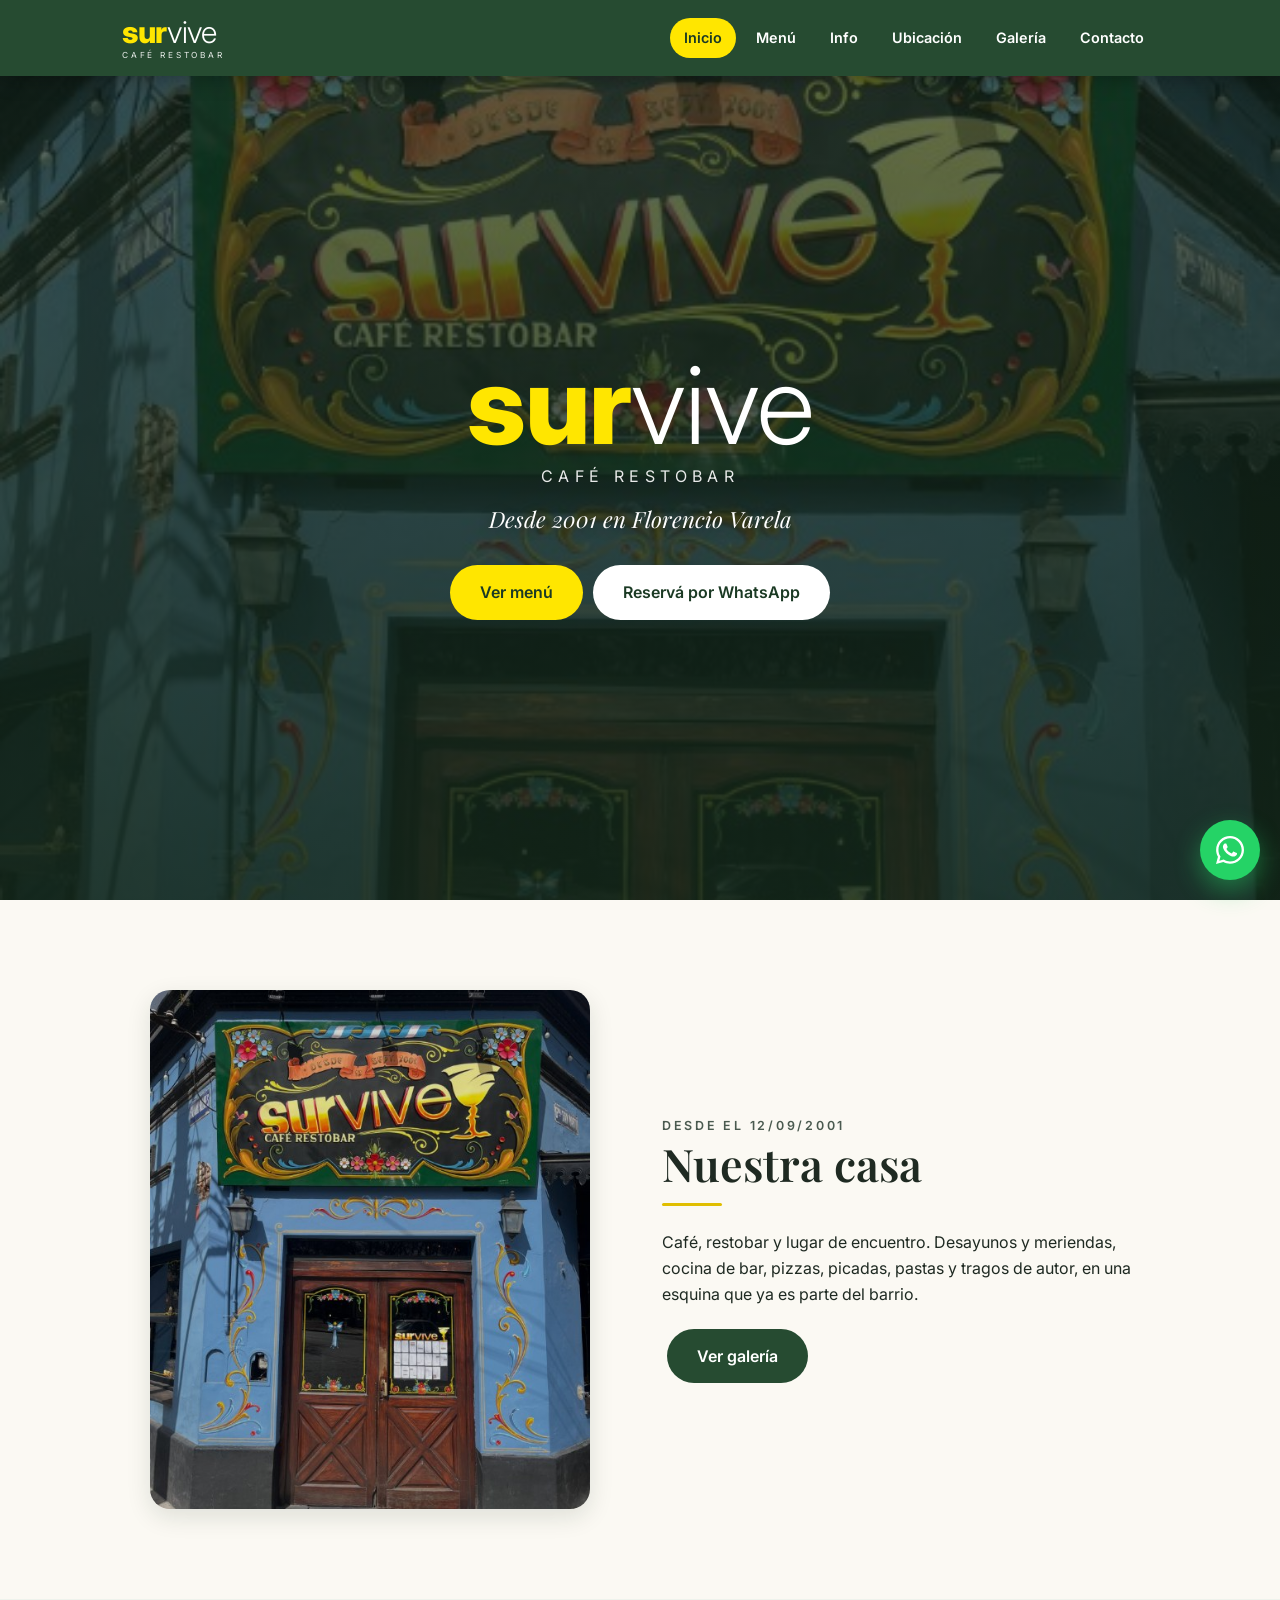
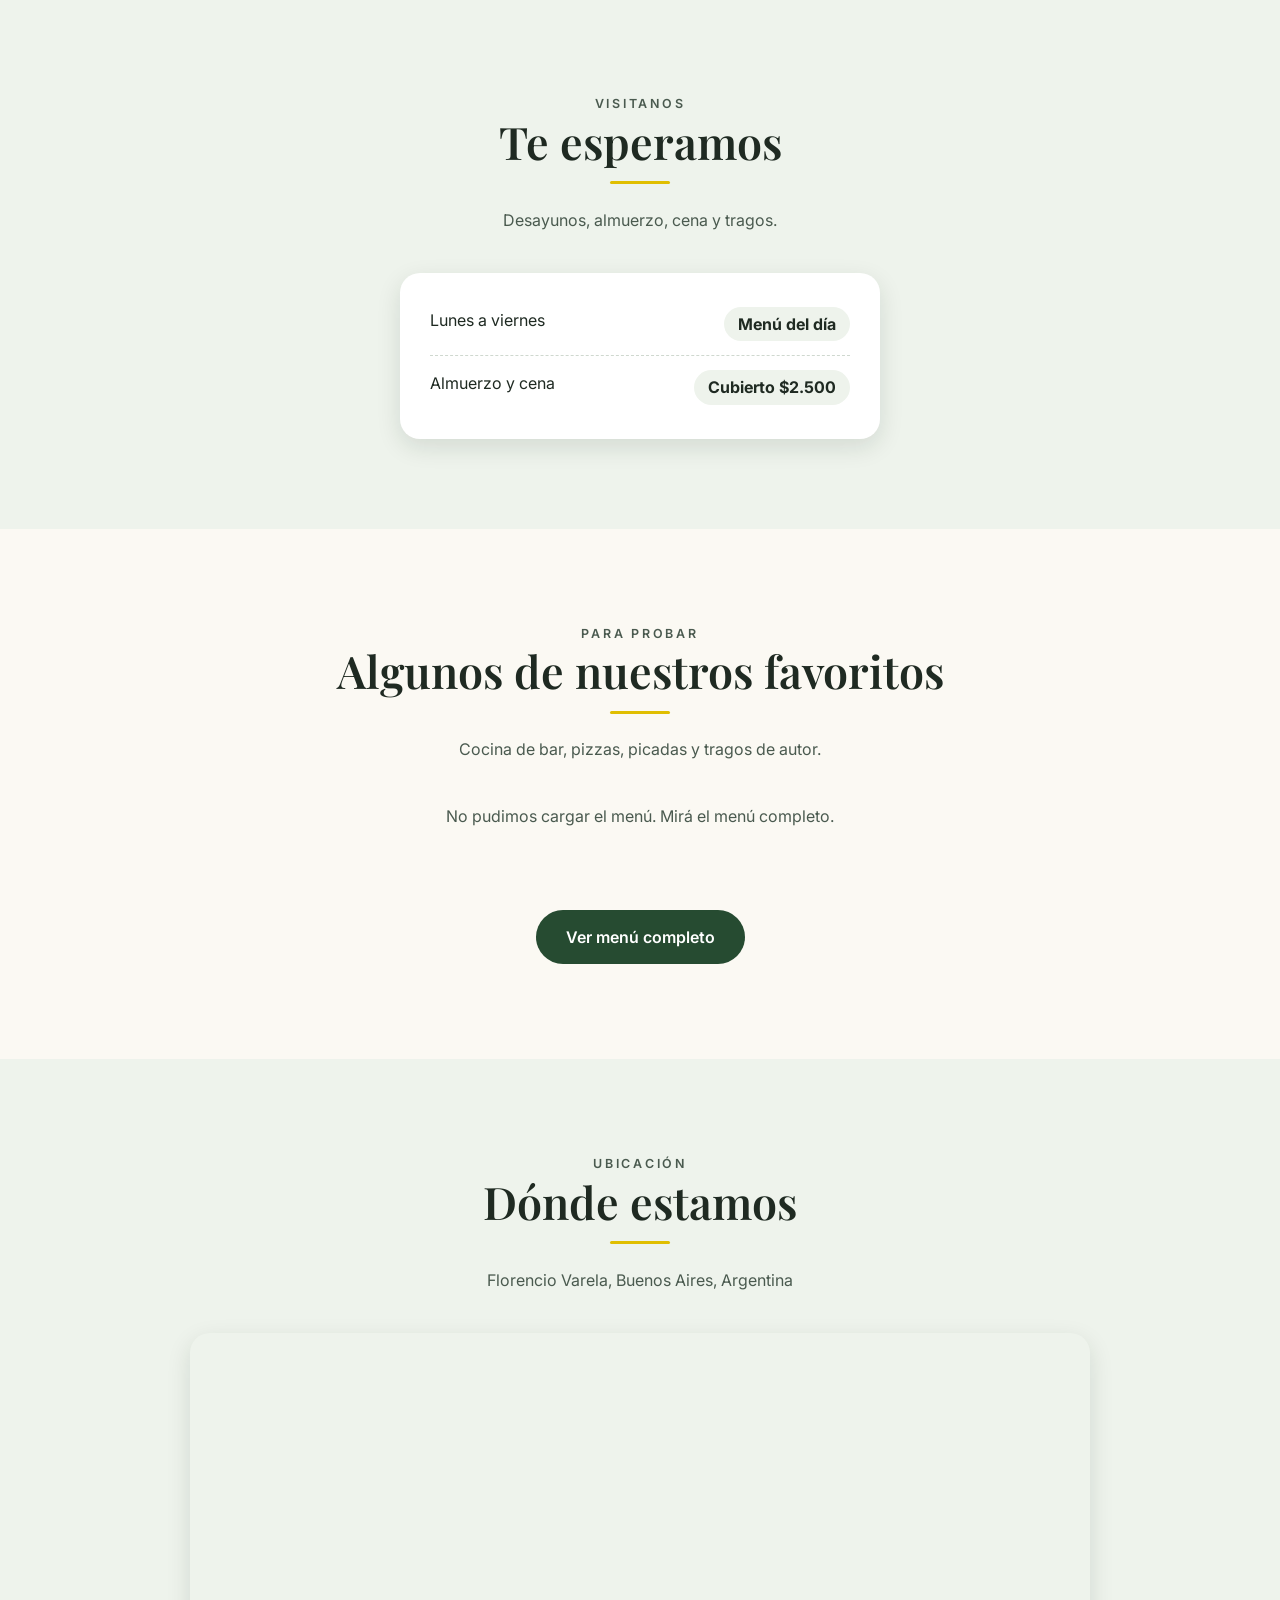
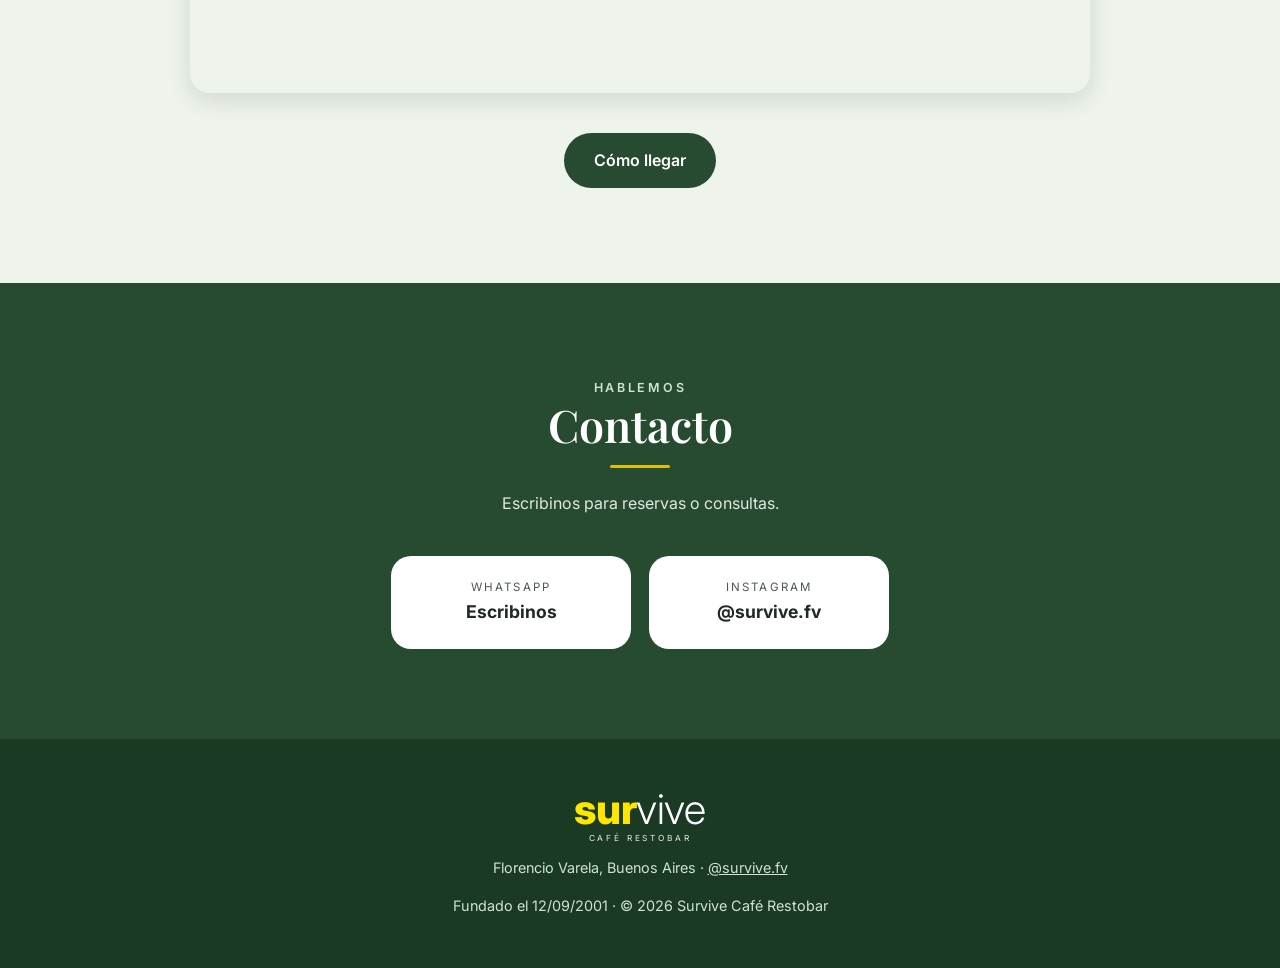
==== index.html @ 74a05264 "Add files via upload" ====
<!DOCTYPE html>
<html lang="es-AR">
<head>
<meta charset="UTF-8"><meta name="viewport" content="width=device-width, initial-scale=1.0">
<title>Survive Café Restobar | Florencio Varela</title>
<meta name="description" content="Survive, café restobar en Florencio Varela desde 2001. Menú, pizzas, picadas, tragos y cómo llegar.">
<meta name="theme-color" content="#264B31">
<link rel="icon" href="data:image/svg+xml,%3Csvg xmlns='http://www.w3.org/2000/svg' viewBox='0 0 100 100'%3E%3Crect width='100' height='100' rx='20' fill='%23264B31'/%3E%3Ctext x='50' y='70' font-size='62' text-anchor='middle' fill='%23FFE600' font-family='Arial' font-weight='800'%3Es%3C/text%3E%3C/svg%3E">
<script type="application/ld+json">{"@context":"https://schema.org","@type":"Restaurant","name":"Survive Café Restobar","url":"https://survive-fv.netlify.app/","image":"https://survive-fv.netlify.app/assets/fachada.jpg","foundingDate":"2001-09-12","servesCuisine":["Café","Pizzas","Minutas","Picadas"],"address":{"@type":"PostalAddress","addressLocality":"Florencio Varela","addressRegion":"Buenos Aires","addressCountry":"AR"},"sameAs":["https://www.instagram.com/survive.fv"]}</script>
<meta property="og:type" content="restaurant.restaurant"><meta property="og:title" content="Survive Café Restobar | Florencio Varela"><meta property="og:image" content="https://survive-fv.netlify.app/assets/fachada.jpg"><meta property="og:url" content="https://survive-fv.netlify.app/"><link rel="canonical" href="https://survive-fv.netlify.app/">
<link rel="preconnect" href="https://fonts.googleapis.com"><link rel="preconnect" href="https://fonts.gstatic.com" crossorigin>
<link href="https://fonts.googleapis.com/css2?family=Inter:wght@300;400;600;700;800&family=Playfair+Display:ital,wght@0,500;0,600;1,500&display=swap" rel="stylesheet">
<link rel="stylesheet" href="css/style.css">
</head>
<body>
<header class="top"><div class="wrap"><a href="index.html" class="logo" aria-label="Survive Café Restobar, inicio"><span><b>sur</b>vive</span><small>café restobar</small></a>
<button class="burger" id="burger" aria-expanded="false" aria-controls="nav" aria-label="Abrir menú"><i></i><i></i><i></i></button>
<nav id="nav" aria-label="Principal"><ul><li><a href="index.html" aria-current="page">Inicio</a></li><li><a href="menu.html">Menú</a></li><li><a href="index.html#info">Info</a></li><li><a href="index.html#ubicacion">Ubicación</a></li><li><a href="galeria.html">Galería</a></li><li><a href="index.html#contacto">Contacto</a></li></ul></nav></div></header>
<main>
<section class="hero rv" id="inicio"><div class="wrap">
<div class="logo xl" role="img" aria-label="Survive Café Restobar"><span><b>sur</b>vive</span><small>café restobar</small></div>
<p>Desde 2001 en Florencio Varela</p>
<a class="btn b1" href="menu.html">Ver menú</a><a class="btn b2" href="https://wa.me/5491100000000" target="_blank" rel="noopener">Reservá por WhatsApp</a></div></section>
<section class="sec rv"><div class="wrap casa"><img src="assets/fachada.jpg" alt="Fachada de Survive Café Restobar" loading="lazy">
<div><span class="k">Desde el 12/09/2001</span><h2>Nuestra casa</h2>
<p>Café, restobar y lugar de encuentro. Desayunos y meriendas, cocina de bar, pizzas, picadas, pastas y tragos de autor, en una esquina que ya es parte del barrio.</p>
<a class="btn b3" href="galeria.html">Ver galería</a></div></div></section>
<section class="sec alt rv" id="info"><div class="wrap"><span class="k">Visitanos</span><h2>Te esperamos</h2>
<p class="lead">Desayunos, almuerzo, cena y tragos.</p>
<ul class="box"><li><span>Lunes a viernes</span><span>Menú del día</span></li><li><span>Almuerzo y cena</span><span>Cubierto $2.500</span></li></ul></div></section>
<section class="sec rv"><div class="wrap"><span class="k">Para probar</span><h2>Algunos de nuestros favoritos</h2>
<p class="lead">Cocina de bar, pizzas, picadas y tragos de autor.</p>
<p id="destEstado" class="lead">Cargando menú…</p><div class="grid" id="dest"></div>
<a class="btn b3" href="menu.html">Ver menú completo</a></div></section>
<section class="sec alt rv" id="ubicacion"><div class="wrap map"><span class="k">Ubicación</span><h2>Dónde estamos</h2>
<p class="lead">Florencio Varela, Buenos Aires, Argentina</p>
<iframe src="https://www.google.com/maps?q=Survive+Cafe+Restobar+Florencio+Varela&amp;output=embed" title="Mapa de Survive Café Restobar" loading="lazy" referrerpolicy="no-referrer-when-downgrade" allowfullscreen></iframe><br>
<a class="btn b3" href="https://www.google.com/maps/search/?api=1&amp;query=Survive+Cafe+Restobar+Florencio+Varela" target="_blank" rel="noopener">Cómo llegar</a></div></section>
<section class="sec dark rv" id="contacto"><div class="wrap"><span class="k">Hablemos</span><h2>Contacto</h2>
<p class="lead">Escribinos para reservas o consultas.</p>
<div class="cts"><a class="ct" href="https://wa.me/5491100000000" target="_blank" rel="noopener"><small>WhatsApp</small><b>Escribinos</b></a>
<a class="ct" href="https://www.instagram.com/survive.fv" target="_blank" rel="noopener"><small>Instagram</small><b>@survive.fv</b></a></div></div></section>
</main>
<footer><div class="wrap">
<a href="index.html" class="logo md" style="align-items:center"><span><b>sur</b>vive</span><small>café restobar</small></a>
<p>Florencio Varela, Buenos Aires · <a href="https://www.instagram.com/survive.fv" target="_blank" rel="noopener">@survive.fv</a></p>
<p>Fundado el 12/09/2001 · &copy; <span id="year"></span> Survive Café Restobar</p></div></footer>
<a class="wsp" href="https://wa.me/5491100000000" target="_blank" rel="noopener" aria-label="Escribinos por WhatsApp"><svg viewBox="0 0 448 512" aria-hidden="true"><path d="M380.9 97.1C339 55.1 283.2 32 223.9 32c-122.4 0-222 99.6-222 222 0 39.1 10.2 77.3 29.6 111L0 480l117.7-30.9c32.4 17.7 68.9 27 106.1 27h.1c122.3 0 224.1-99.6 224.1-222 0-59.3-25.2-115-67.1-157zm-157 341.6c-33.2 0-65.7-8.9-94-25.7l-6.7-4-69.8 18.3L72 359.2l-4.4-7c-18.5-29.4-28.2-63.3-28.2-98.2 0-101.7 82.8-184.5 184.6-184.5 49.3 0 95.6 19.2 130.4 54.1 34.8 34.9 56.2 81.2 56.1 130.5 0 101.8-84.9 184.6-186.6 184.6zm101.2-138.2c-5.5-2.8-32.8-16.2-37.9-18-5.1-1.9-8.8-2.8-12.5 2.8-3.7 5.6-14.3 18-17.6 21.8-3.2 3.7-6.5 4.2-12 1.4-32.6-16.3-54-29.1-75.5-66-5.7-9.8 5.7-9.1 16.3-30.3 1.8-3.7.9-6.9-.5-9.7-1.4-2.8-12.5-30.1-17.1-41.2-4.5-10.8-9.1-9.3-12.5-9.5-3.2-.2-6.9-.2-10.6-.2-3.7 0-9.7 1.4-14.8 6.9-5.1 5.6-19.4 19-19.4 46.3 0 27.3 19.9 53.7 22.6 57.4 2.8 3.7 39.1 59.7 94.8 83.8 35.2 15.2 49 16.5 66.6 13.9 10.7-1.6 32.8-13.4 37.4-26.4 4.6-13 4.6-24.1 3.2-26.4-1.3-2.5-5-3.9-10.5-6.6z"/></svg></a>
<script src="js/app.js"></script>
</body></html>
---- css/style.css ----
:root{--g:#264B31;--g2:#1B3A24;--gl:#EEF3EC;--y:#FFE600;--gold:#E0BE00;--cream:#FBF9F3;--t:#1f2a22;--ts:#4a5a4f;--h:76px;--r:20px;--sh:0 8px 24px rgba(20,40,26,.12);--ft:"Playfair Display",Georgia,serif;--fx:"Inter",system-ui,sans-serif}
*{box-sizing:border-box}html{scroll-behavior:smooth}
body{margin:0;font:400 1rem/1.65 var(--fx);color:var(--t);background:var(--cream);overflow-x:hidden}
img{max-width:100%;display:block}a{color:inherit}
h1,h2,h3{font-family:var(--ft);font-weight:600;line-height:1.15;margin:0 0 .5em}
.wrap{max-width:1080px;margin:0 auto;padding:0 22px}
.top{position:fixed;inset:0 0 auto 0;height:var(--h);background:var(--g);z-index:50;box-shadow:0 4px 18px rgba(0,0,0,.25)}
.top .wrap{height:100%;display:flex;align-items:center;justify-content:space-between}
.logo{display:inline-flex;flex-direction:column;line-height:1;text-decoration:none;color:#fff}
.logo b{font-weight:800;color:var(--y)}.logo span{font-size:1.9rem;font-weight:300;letter-spacing:-.01em}
.logo small{font-size:.52rem;letter-spacing:.34em;text-transform:uppercase;margin-top:4px;opacity:.9}
.logo.xl{align-items:center}.logo.xl span{font-size:clamp(3.8rem,13vw,6.8rem)}.logo.xl small{font-size:clamp(.75rem,2vw,1rem);margin-top:8px}
.logo.md span{font-size:2.6rem}
nav ul{display:flex;gap:6px;list-style:none;margin:0;padding:0}
nav a{display:inline-block;color:#fff;text-decoration:none;font-weight:600;font-size:.9rem;padding:8px 14px;border-radius:99px}
nav a:hover,nav a[aria-current]{background:var(--y);color:var(--g2)}
.burger{display:none;background:none;border:0;padding:8px;cursor:pointer}.burger i{display:block;width:26px;height:2px;background:#fff;margin:5px 0}
main{padding-top:var(--h)}
.hero{min-height:calc(100vh - var(--h));display:grid;place-items:center;text-align:center;padding:70px 0;color:#fff;background:linear-gradient(180deg,rgba(20,40,26,.6),rgba(20,40,26,.86)),url(../assets/fachada.jpg) center 25%/cover}
.hero p{font:italic 1.4rem var(--ft);margin:20px 0 26px;text-shadow:0 2px 12px rgba(0,0,0,.4)}
.btn{display:inline-block;padding:14px 30px;border-radius:99px;font-weight:600;text-decoration:none;margin:5px;transition:transform .2s}
.btn:hover{transform:translateY(-3px)}.b1{background:var(--y);color:var(--g2)}.b2{background:#fff;color:var(--g2)}.b3{background:var(--g);color:#fff}
.sec{padding:90px 0;text-align:center}.alt{background:var(--gl)}.dark{background:var(--g);color:#fff}
.k{font-size:.78rem;letter-spacing:.22em;text-transform:uppercase;font-weight:600;color:var(--ts)}.dark .k{color:#cfe3d3}
.sec h2{font-size:clamp(2rem,4.4vw,2.8rem)}.sec h2:after,.cat h2:after{content:"";display:block;width:60px;height:3px;background:var(--gold);margin:14px auto 0;border-radius:3px}
.dark h2,.dark h3{color:#fff}
.lead{max-width:600px;margin:20px auto 40px;color:var(--ts)}.dark .lead{color:#dfeadf}
.casa{display:grid;grid-template-columns:1fr 1fr;gap:44px;align-items:center;text-align:left}
.casa img{border-radius:var(--r);box-shadow:var(--sh);width:100%;max-width:440px;margin:auto}
.casa h2:after{margin-left:0}
.box{max-width:480px;margin:0 auto;background:#fff;border-radius:var(--r);padding:20px 30px;box-shadow:var(--sh);list-style:none}
.box li{display:flex;justify-content:space-between;gap:16px;padding:14px 0;border-bottom:1px dashed #cfd8cf}.box li:last-child{border:0}
.box li span:last-child{font-weight:700;background:var(--gl);padding:4px 14px;border-radius:99px}
.grid{display:grid;grid-template-columns:repeat(auto-fit,minmax(240px,1fr));gap:18px;margin-bottom:36px}
.dish{background:#fff;border-radius:18px;padding:22px;box-shadow:var(--sh);border-top:4px solid var(--y);text-align:center}
.dish h3{font-size:1.15rem}.dish p{font-size:.9rem;color:var(--ts);margin:0 0 8px}.dish b{color:var(--g);font-size:1.1rem}
.map iframe{width:100%;max-width:900px;height:360px;border:0;border-radius:var(--r);box-shadow:var(--sh);margin-bottom:28px}
.cts{display:flex;flex-wrap:wrap;justify-content:center;gap:18px}
.ct{background:#fff;color:var(--t);padding:22px 32px;border-radius:var(--r);text-decoration:none;min-width:240px;transition:transform .25s}.ct:hover{transform:translateY(-5px)}
.ct small{display:block;font-size:.72rem;letter-spacing:.18em;text-transform:uppercase;color:var(--ts)}.ct b{font-size:1.1rem}
footer{background:var(--g2);color:#cfe3d3;text-align:center;padding:50px 0;font-size:.9rem}footer p{margin:14px 0 0}
.wsp{position:fixed;right:20px;bottom:20px;z-index:40;width:60px;height:60px;border-radius:50%;background:#25D366;color:#fff;display:grid;place-items:center;box-shadow:0 10px 26px rgba(37,211,102,.45)}.wsp svg{width:32px;height:32px;fill:currentColor}
.mh{background:var(--g);color:#fff;text-align:center;padding:50px 20px 34px}.mh h1{font-size:clamp(2.4rem,7vw,3.6rem);color:#fff;margin:6px 0}
.mh p{margin:0;font:italic 1.25rem var(--ft)}.mh .est{font:400 .9rem var(--fx);margin-top:10px;opacity:.85}
.pills{position:sticky;top:var(--h);z-index:10;display:flex;gap:8px;overflow-x:auto;padding:12px 16px;background:var(--g2)}
.pills a{flex:none;white-space:nowrap;text-decoration:none;font-size:.76rem;font-weight:700;letter-spacing:.07em;text-transform:uppercase;padding:8px 16px;border-radius:99px;background:#fff;color:var(--g2)}.pills a:hover{background:var(--y)}
.menu{max-width:780px;margin:0 auto;padding:10px 22px 30px}.cat{padding-top:50px;scroll-margin-top:calc(var(--h) + 60px)}.cat h2{text-align:center;font-size:2rem}
.sub{font:italic 500 1.2rem var(--ft);text-align:center;margin:26px 0 10px;color:var(--g)}
.it{display:flex;justify-content:space-between;gap:16px;align-items:baseline;background:#fff;border-radius:16px;padding:14px 18px;margin-bottom:10px;box-shadow:0 4px 14px rgba(20,40,26,.07);border-left:5px solid transparent;transition:.25s}
.it:hover{border-left-color:var(--y);transform:translateX(5px)}.it strong{display:block}.it .d{display:block;font-size:.88rem;color:var(--ts)}
.it .p{font-weight:700;background:var(--gl);padding:4px 12px;border-radius:99px;white-space:nowrap}.out{opacity:.55;text-decoration:line-through}
.foot-menu{text-align:center;padding:10px 22px 70px;color:var(--ts);font-size:.9rem}
.gal{display:grid;grid-template-columns:repeat(auto-fill,minmax(220px,1fr));gap:16px;text-align:left;margin-bottom:36px}
.gal figure{margin:0;aspect-ratio:4/5;border-radius:var(--r);overflow:hidden;background:var(--gl);position:relative;box-shadow:var(--sh)}
.gal img{width:100%;height:100%;object-fit:cover}
.gal figcaption{position:absolute;inset:auto 0 0 0;padding:26px 14px 12px;color:#fff;background:linear-gradient(transparent,rgba(0,0,0,.7));font-weight:600}
.soon{position:absolute;inset:0;display:grid;place-content:center;gap:4px;text-align:center;border:2px dashed #9bb9a1;border-radius:var(--r);color:var(--ts);padding:14px}
.rv{opacity:0;transform:translateY(30px);transition:opacity .8s,transform .8s}.rv.on{opacity:1;transform:none}
@media(max-width:820px){.burger{display:block}nav{position:absolute;top:var(--h);left:0;right:0;background:var(--g);max-height:0;overflow:hidden;transition:max-height .4s}nav.open{max-height:420px}nav ul{flex-direction:column;gap:0;padding:8px 0 14px}nav a{display:block;border-radius:0;padding:14px 24px}
.casa{grid-template-columns:1fr}.sec{padding:70px 0}.gal{grid-template-columns:repeat(2,1fr);gap:10px}}
@media(prefers-reduced-motion:reduce){*{transition:none!important;animation:none!important}.rv{opacity:1;transform:none}}
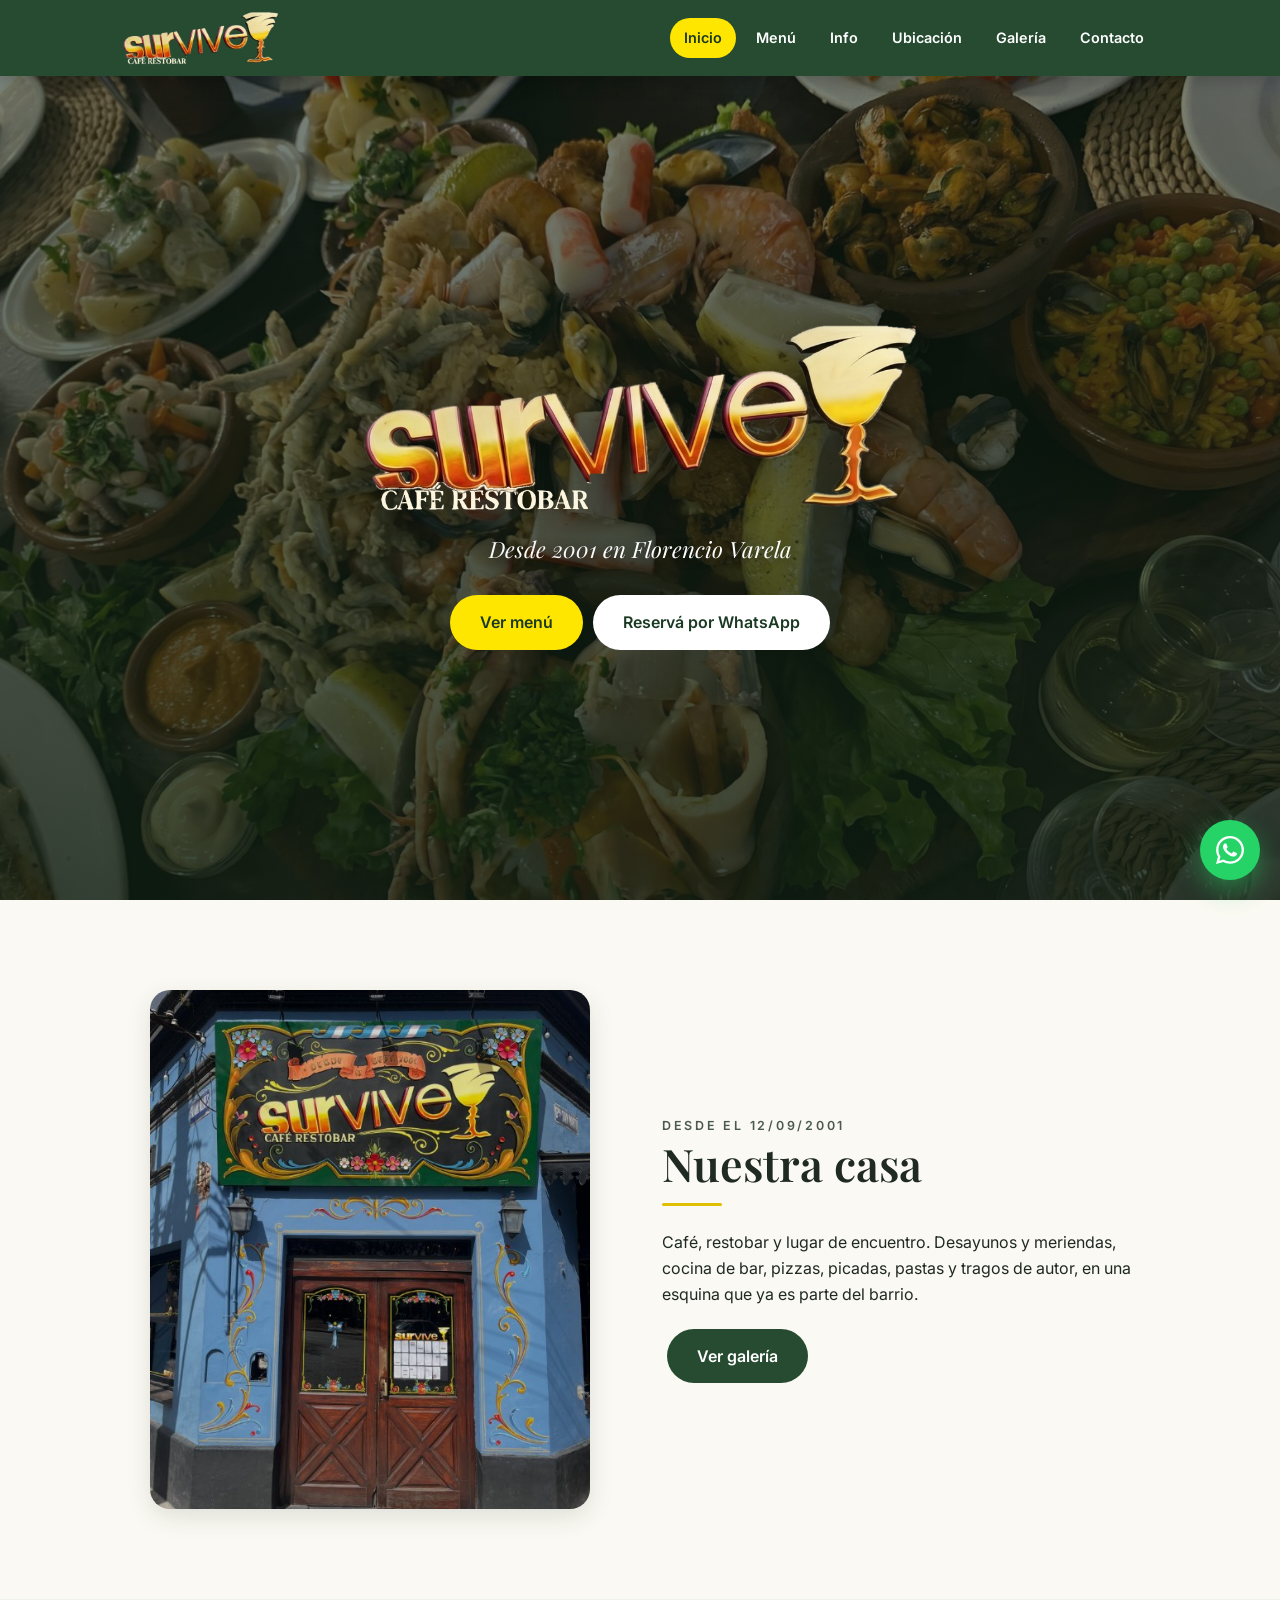
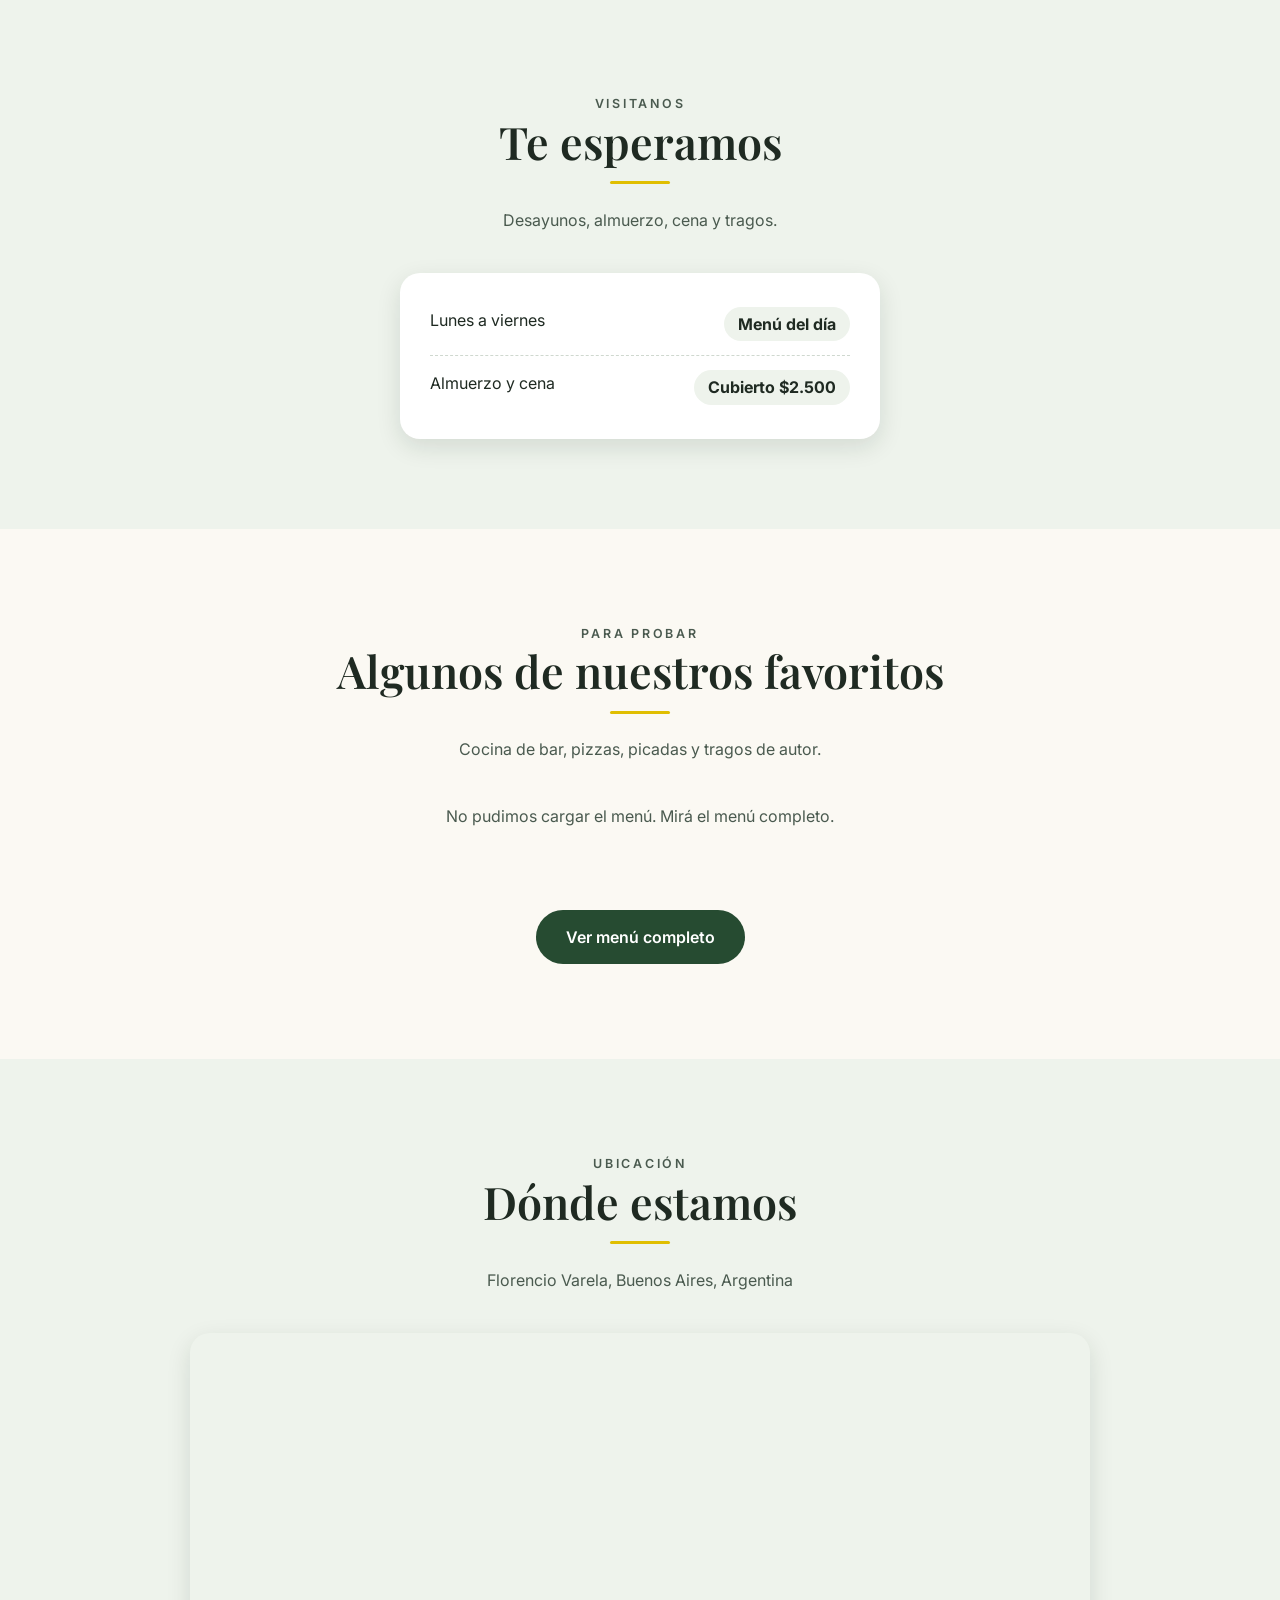
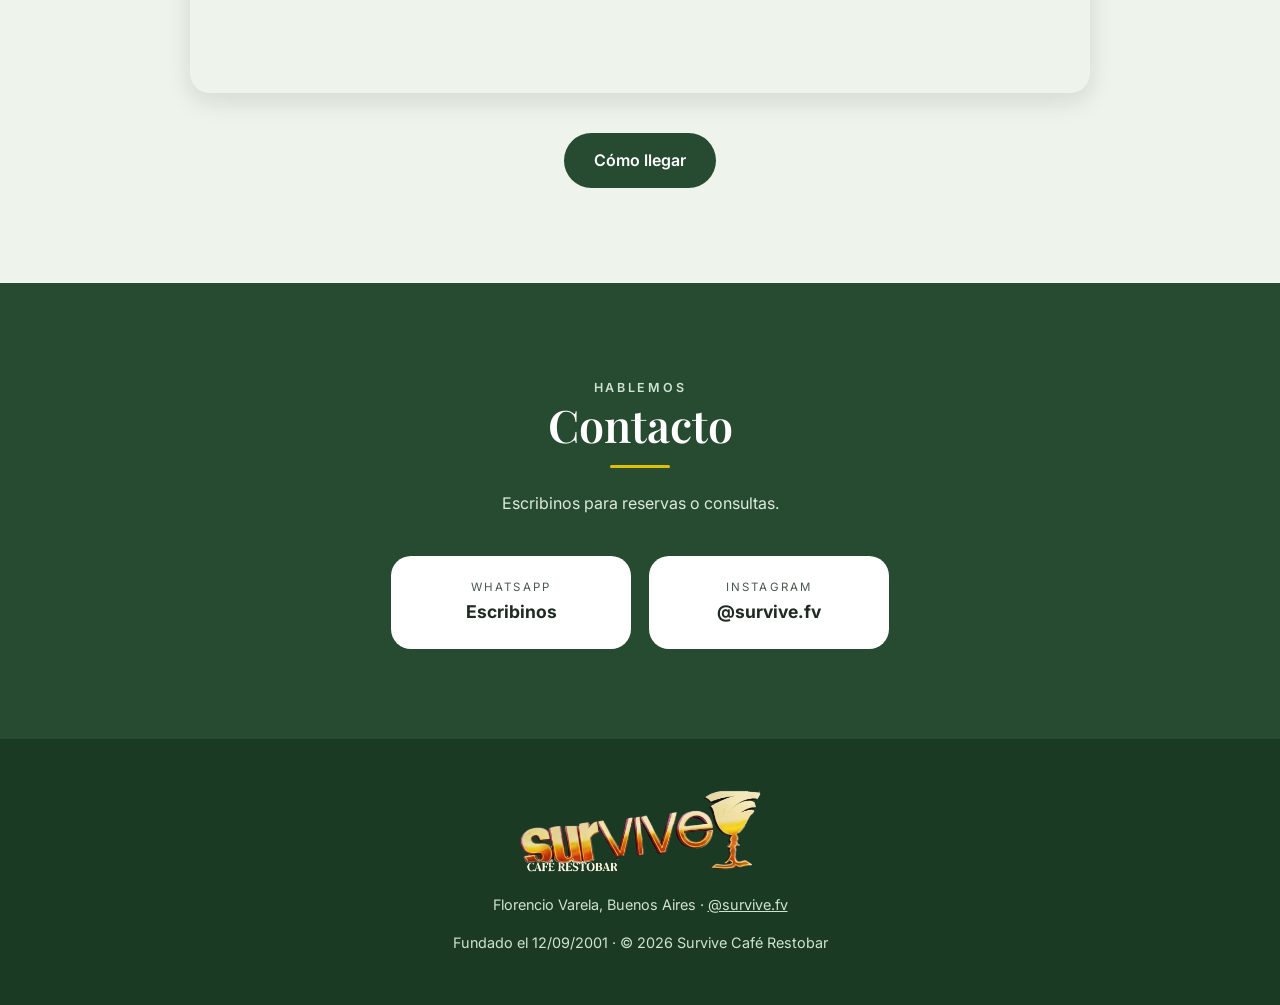
==== commit c26a88c1: "Add files via upload" ====
--- a/index.html
+++ b/index.html
@@ -5,7 +5,7 @@
 <title>Survive Café Restobar | Florencio Varela</title>
 <meta name="description" content="Survive, café restobar en Florencio Varela desde 2001. Menú, pizzas, picadas, tragos y cómo llegar.">
 <meta name="theme-color" content="#264B31">
-<link rel="icon" href="data:image/svg+xml,%3Csvg xmlns='http://www.w3.org/2000/svg' viewBox='0 0 100 100'%3E%3Crect width='100' height='100' rx='20' fill='%23264B31'/%3E%3Ctext x='50' y='70' font-size='62' text-anchor='middle' fill='%23FFE600' font-family='Arial' font-weight='800'%3Es%3C/text%3E%3C/svg%3E">
+<link rel="icon" href="assets/favicon.png">
 <script type="application/ld+json">{"@context":"https://schema.org","@type":"Restaurant","name":"Survive Café Restobar","url":"https://survive-fv.netlify.app/","image":"https://survive-fv.netlify.app/assets/fachada.jpg","foundingDate":"2001-09-12","servesCuisine":["Café","Pizzas","Minutas","Picadas"],"address":{"@type":"PostalAddress","addressLocality":"Florencio Varela","addressRegion":"Buenos Aires","addressCountry":"AR"},"sameAs":["https://www.instagram.com/survive.fv"]}</script>
 <meta property="og:type" content="restaurant.restaurant"><meta property="og:title" content="Survive Café Restobar | Florencio Varela"><meta property="og:image" content="https://survive-fv.netlify.app/assets/fachada.jpg"><meta property="og:url" content="https://survive-fv.netlify.app/"><link rel="canonical" href="https://survive-fv.netlify.app/">
 <link rel="preconnect" href="https://fonts.googleapis.com"><link rel="preconnect" href="https://fonts.gstatic.com" crossorigin>
@@ -13,12 +13,12 @@
 <link rel="stylesheet" href="css/style.css">
 </head>
 <body>
-<header class="top"><div class="wrap"><a href="index.html" class="logo" aria-label="Survive Café Restobar, inicio"><span><b>sur</b>vive</span><small>café restobar</small></a>
+<header class="top"><div class="wrap"><a href="index.html" class="logo" aria-label="Survive Café Restobar, inicio"><img src="assets/logo.png" alt="Survive Café Restobar"></a>
 <button class="burger" id="burger" aria-expanded="false" aria-controls="nav" aria-label="Abrir menú"><i></i><i></i><i></i></button>
 <nav id="nav" aria-label="Principal"><ul><li><a href="index.html" aria-current="page">Inicio</a></li><li><a href="menu.html">Menú</a></li><li><a href="index.html#info">Info</a></li><li><a href="index.html#ubicacion">Ubicación</a></li><li><a href="galeria.html">Galería</a></li><li><a href="index.html#contacto">Contacto</a></li></ul></nav></div></header>
 <main>
 <section class="hero rv" id="inicio"><div class="wrap">
-<div class="logo xl" role="img" aria-label="Survive Café Restobar"><span><b>sur</b>vive</span><small>café restobar</small></div>
+<img class="logo-xl" src="assets/logo.png" alt="Survive Café Restobar">
 <p>Desde 2001 en Florencio Varela</p>
 <a class="btn b1" href="menu.html">Ver menú</a><a class="btn b2" href="https://wa.me/5491100000000" target="_blank" rel="noopener">Reservá por WhatsApp</a></div></section>
 <section class="sec rv"><div class="wrap casa"><img src="assets/fachada.jpg" alt="Fachada de Survive Café Restobar" loading="lazy">
@@ -42,7 +42,7 @@
 <a class="ct" href="https://www.instagram.com/survive.fv" target="_blank" rel="noopener"><small>Instagram</small><b>@survive.fv</b></a></div></div></section>
 </main>
 <footer><div class="wrap">
-<a href="index.html" class="logo md" style="align-items:center"><span><b>sur</b>vive</span><small>café restobar</small></a>
+<a href="index.html" class="logo md"><img src="assets/logo.png" alt="Survive Café Restobar"></a>
 <p>Florencio Varela, Buenos Aires · <a href="https://www.instagram.com/survive.fv" target="_blank" rel="noopener">@survive.fv</a></p>
 <p>Fundado el 12/09/2001 · &copy; <span id="year"></span> Survive Café Restobar</p></div></footer>
 <a class="wsp" href="https://wa.me/5491100000000" target="_blank" rel="noopener" aria-label="Escribinos por WhatsApp"><svg viewBox="0 0 448 512" aria-hidden="true"><path d="M380.9 97.1C339 55.1 283.2 32 223.9 32c-122.4 0-222 99.6-222 222 0 39.1 10.2 77.3 29.6 111L0 480l117.7-30.9c32.4 17.7 68.9 27 106.1 27h.1c122.3 0 224.1-99.6 224.1-222 0-59.3-25.2-115-67.1-157zm-157 341.6c-33.2 0-65.7-8.9-94-25.7l-6.7-4-69.8 18.3L72 359.2l-4.4-7c-18.5-29.4-28.2-63.3-28.2-98.2 0-101.7 82.8-184.5 184.6-184.5 49.3 0 95.6 19.2 130.4 54.1 34.8 34.9 56.2 81.2 56.1 130.5 0 101.8-84.9 184.6-186.6 184.6zm101.2-138.2c-5.5-2.8-32.8-16.2-37.9-18-5.1-1.9-8.8-2.8-12.5 2.8-3.7 5.6-14.3 18-17.6 21.8-3.2 3.7-6.5 4.2-12 1.4-32.6-16.3-54-29.1-75.5-66-5.7-9.8 5.7-9.1 16.3-30.3 1.8-3.7.9-6.9-.5-9.7-1.4-2.8-12.5-30.1-17.1-41.2-4.5-10.8-9.1-9.3-12.5-9.5-3.2-.2-6.9-.2-10.6-.2-3.7 0-9.7 1.4-14.8 6.9-5.1 5.6-19.4 19-19.4 46.3 0 27.3 19.9 53.7 22.6 57.4 2.8 3.7 39.1 59.7 94.8 83.8 35.2 15.2 49 16.5 66.6 13.9 10.7-1.6 32.8-13.4 37.4-26.4 4.6-13 4.6-24.1 3.2-26.4-1.3-2.5-5-3.9-10.5-6.6z"/></svg></a>
--- a/css/style.css
+++ b/css/style.css
@@ -16,7 +16,7 @@
 nav a:hover,nav a[aria-current]{background:var(--y);color:var(--g2)}
 .burger{display:none;background:none;border:0;padding:8px;cursor:pointer}.burger i{display:block;width:26px;height:2px;background:#fff;margin:5px 0}
 main{padding-top:var(--h)}
-.hero{min-height:calc(100vh - var(--h));display:grid;place-items:center;text-align:center;padding:70px 0;color:#fff;background:linear-gradient(180deg,rgba(20,40,26,.6),rgba(20,40,26,.86)),url(../assets/fachada.jpg) center 25%/cover}
+.hero{min-height:calc(100vh - var(--h));display:grid;place-items:center;text-align:center;padding:70px 0;color:#fff;background:linear-gradient(180deg,rgba(14,30,18,.55),rgba(14,30,18,.82)),url(../assets/hero.jpg) center/cover}
 .hero p{font:italic 1.4rem var(--ft);margin:20px 0 26px;text-shadow:0 2px 12px rgba(0,0,0,.4)}
 .btn{display:inline-block;padding:14px 30px;border-radius:99px;font-weight:600;text-decoration:none;margin:5px;transition:transform .2s}
 .btn:hover{transform:translateY(-3px)}.b1{background:var(--y);color:var(--g2)}.b2{background:#fff;color:var(--g2)}.b3{background:var(--g);color:#fff}
@@ -59,3 +59,6 @@
 @media(max-width:820px){.burger{display:block}nav{position:absolute;top:var(--h);left:0;right:0;background:var(--g);max-height:0;overflow:hidden;transition:max-height .4s}nav.open{max-height:420px}nav ul{flex-direction:column;gap:0;padding:8px 0 14px}nav a{display:block;border-radius:0;padding:14px 24px}
 .casa{grid-template-columns:1fr}.sec{padding:70px 0}.gal{grid-template-columns:repeat(2,1fr);gap:10px}}
 @media(prefers-reduced-motion:reduce){*{transition:none!important;animation:none!important}.rv{opacity:1;transform:none}}
+
+.logo img{height:54px;width:auto}.logo.md img{height:84px}.logo-xl{width:min(560px,86vw);height:auto;margin:0 auto;filter:drop-shadow(0 10px 24px rgba(0,0,0,.5))}
+@media(max-width:600px){.logo img{height:46px}}
